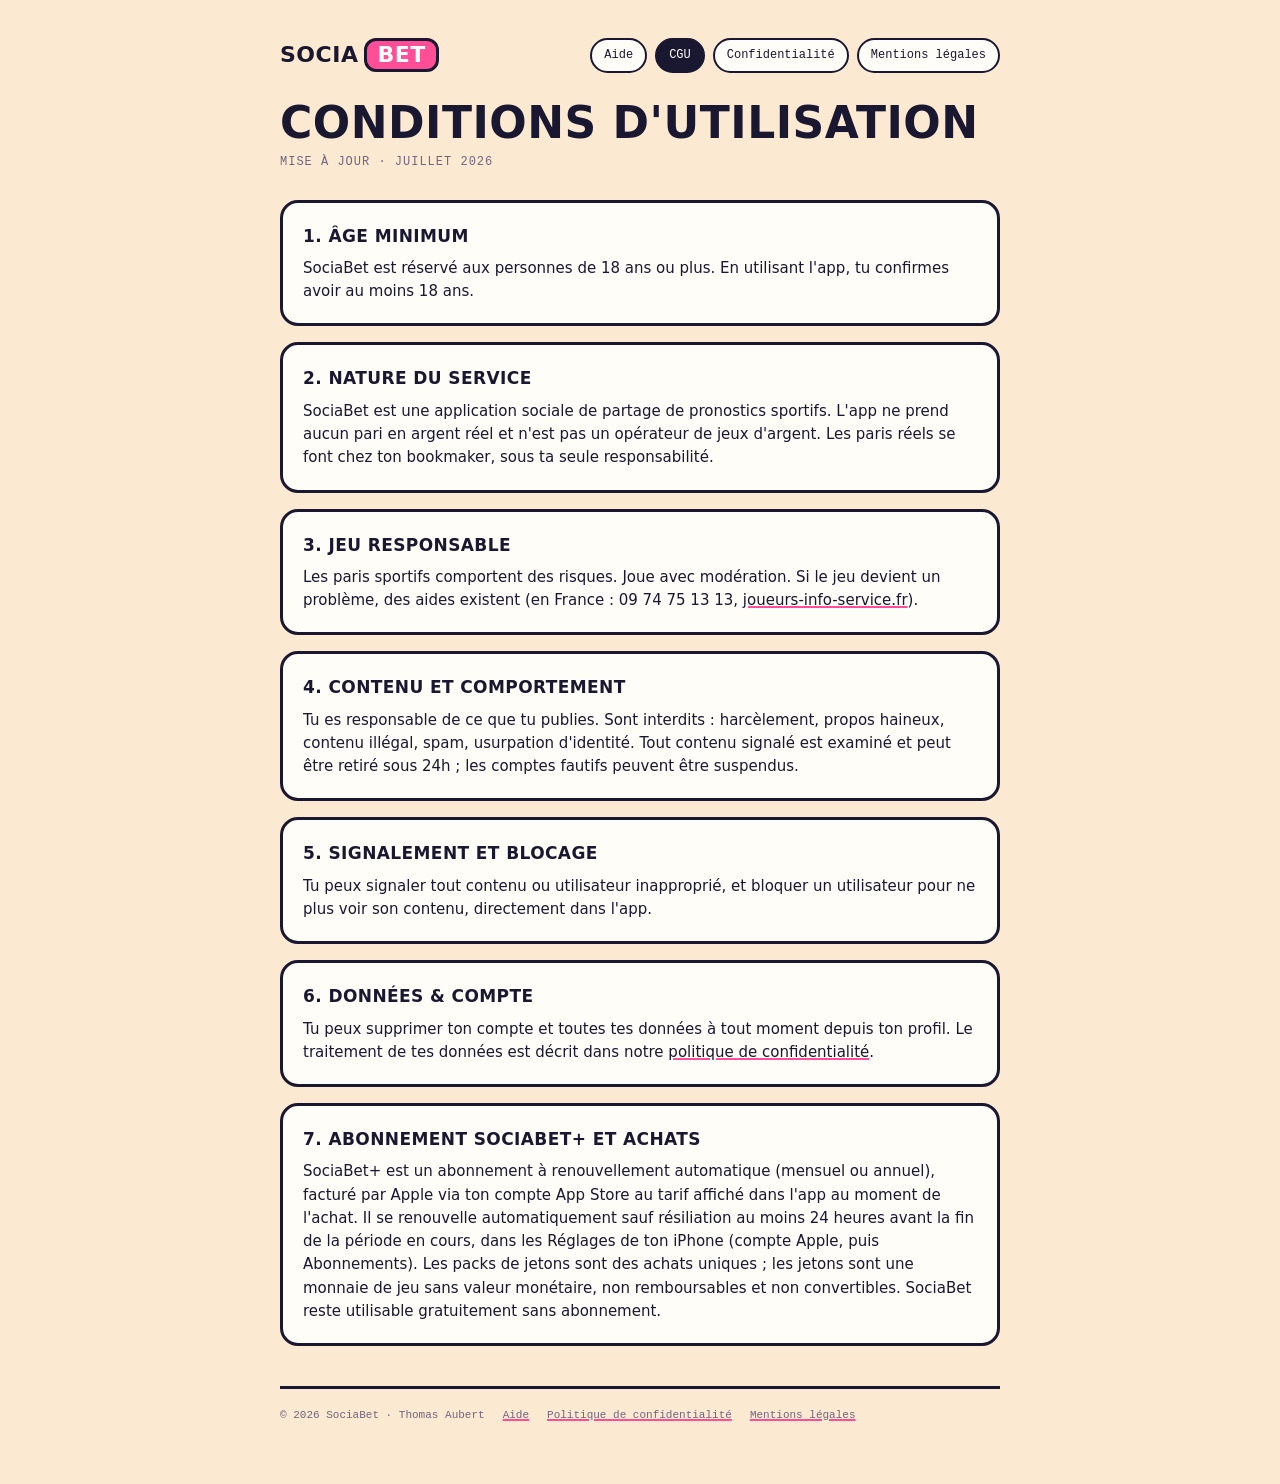
==== cgu.html @ 66a8261f "Refonte du site : page support + FAQ, CGU, confidentialité, mentions légales - index.html devient un" ====
<!DOCTYPE html>
<html lang="fr">
<head>
<meta charset="utf-8">
<meta name="viewport" content="width=device-width, initial-scale=1">
<title>SociaBet · Conditions d'utilisation</title>
<meta name="description" content="Conditions générales d'utilisation de l'application SociaBet.">
<link rel="icon" type="image/png" sizes="32x32" href="favicon-32.png">
<link rel="icon" type="image/png" sizes="16x16" href="favicon-16.png">
<link rel="apple-touch-icon" href="apple-touch-icon.png">
<link rel="stylesheet" href="styles.css">
</head>
<body>
<div class="wrap">

<header>
  <a class="wordmark" href="index.html">SOCIA<span class="b">BET</span></a>
  <nav>
    <a href="index.html">Aide</a>
    <a href="cgu.html" class="active">CGU</a>
    <a href="confidentialite.html">Confidentialité</a>
    <a href="mentions-legales.html">Mentions légales</a>
  </nav>
</header>

<h1>Conditions d'utilisation</h1>
<p class="subtitle">Mise à jour · juillet 2026</p>

<div class="card">
  <h2>1. Âge minimum</h2>
  <p>SociaBet est réservé aux personnes de 18 ans ou plus. En utilisant l'app, tu confirmes avoir au moins 18 ans.</p>
</div>

<div class="card">
  <h2>2. Nature du service</h2>
  <p>SociaBet est une application sociale de partage de pronostics sportifs. L'app ne prend aucun pari en argent réel et n'est pas un opérateur de jeux d'argent. Les paris réels se font chez ton bookmaker, sous ta seule responsabilité.</p>
</div>

<div class="card">
  <h2>3. Jeu responsable</h2>
  <p>Les paris sportifs comportent des risques. Joue avec modération. Si le jeu devient un problème, des aides existent (en France : 09&nbsp;74&nbsp;75&nbsp;13&nbsp;13, <a href="https://www.joueurs-info-service.fr" rel="noopener">joueurs-info-service.fr</a>).</p>
</div>

<div class="card">
  <h2>4. Contenu et comportement</h2>
  <p>Tu es responsable de ce que tu publies. Sont interdits : harcèlement, propos haineux, contenu illégal, spam, usurpation d'identité. Tout contenu signalé est examiné et peut être retiré sous 24h ; les comptes fautifs peuvent être suspendus.</p>
</div>

<div class="card">
  <h2>5. Signalement et blocage</h2>
  <p>Tu peux signaler tout contenu ou utilisateur inapproprié, et bloquer un utilisateur pour ne plus voir son contenu, directement dans l'app.</p>
</div>

<div class="card">
  <h2>6. Données &amp; compte</h2>
  <p>Tu peux supprimer ton compte et toutes tes données à tout moment depuis ton profil. Le traitement de tes données est décrit dans notre <a href="confidentialite.html">politique de confidentialité</a>.</p>
</div>

<div class="card">
  <h2>7. Abonnement SociaBet+ et achats</h2>
  <p>SociaBet+ est un abonnement à renouvellement automatique (mensuel ou annuel), facturé par Apple via ton compte App Store au tarif affiché dans l'app au moment de l'achat. Il se renouvelle automatiquement sauf résiliation au moins 24&nbsp;heures avant la fin de la période en cours, dans les Réglages de ton iPhone (compte Apple, puis Abonnements). Les packs de jetons sont des achats uniques ; les jetons sont une monnaie de jeu sans valeur monétaire, non remboursables et non convertibles. SociaBet reste utilisable gratuitement sans abonnement.</p>
</div>

<footer>
  <span>© 2026 SociaBet · Thomas Aubert</span>
  <a href="index.html">Aide</a>
  <a href="confidentialite.html">Politique de confidentialité</a>
  <a href="mentions-legales.html">Mentions légales</a>
</footer>

</div>
</body>
</html>
---- styles.css ----
/* SOCIABET, site support & légal (sociabet.com). Palette et style repris de l'app (DA BUBBLE) :
   encre navy, papier crème, cartes blanches à gros bord, rose / teal en accents. */
:root {
  --ink: #1A1730;
  --ink-soft: #6E667E;
  --paper: #FBE9D2;
  --card: #FFFDF8;
  --pink: #FF4D97;
  --teal: #1FB6A6;
  --orange: #FF4116;
  --gold: #D99A06;
}

* { margin: 0; padding: 0; box-sizing: border-box; }

body {
  background: var(--paper);
  color: var(--ink);
  font-family: -apple-system, BlinkMacSystemFont, "Segoe UI", system-ui, sans-serif;
  line-height: 1.55;
  -webkit-font-smoothing: antialiased;
}

.wrap { max-width: 760px; margin: 0 auto; padding: 20px 20px 60px; }

/* ---- header / nav ---- */
header {
  display: flex; align-items: center; justify-content: space-between;
  flex-wrap: wrap; gap: 10px;
  padding: 18px 0 26px;
}
.wordmark {
  display: inline-flex; align-items: center; gap: 6px;
  font-weight: 900; font-size: 22px; letter-spacing: 0.5px;
  text-decoration: none; color: var(--ink); line-height: 1;
}
.wordmark .b {
  background: var(--pink); color: #fff;
  border: 3px solid var(--ink); border-radius: 12px;
  padding: 3px 10px;
}
nav { display: flex; flex-wrap: wrap; gap: 8px; }
nav a {
  font-family: ui-monospace, "SF Mono", SFMono-Regular, Menlo, monospace;
  font-size: 12px; text-decoration: none; color: var(--ink);
  padding: 6px 12px; border: 2px solid var(--ink); border-radius: 999px;
  background: var(--card);
}
nav a.active, nav a:hover { background: var(--ink); color: var(--card); }

/* ---- typo ---- */
h1 {
  font-weight: 900; font-size: clamp(30px, 6vw, 44px);
  text-transform: uppercase; letter-spacing: 0.5px; line-height: 1.1;
  margin-bottom: 6px; text-wrap: balance;
}
.subtitle {
  font-family: ui-monospace, "SF Mono", SFMono-Regular, Menlo, monospace;
  font-size: 12px; text-transform: uppercase; letter-spacing: 1px;
  color: var(--ink-soft); margin-bottom: 28px;
}
h2 {
  font-weight: 900; font-size: 17px; text-transform: uppercase;
  letter-spacing: 0.4px; margin-bottom: 8px;
}
p, li { font-size: 15px; color: var(--ink); }
.soft { color: var(--ink-soft); }
a { color: var(--ink); text-decoration-color: var(--pink); text-decoration-thickness: 2px; }

/* ---- cartes ---- */
.card {
  background: var(--card);
  border: 3px solid var(--ink);
  border-radius: 18px;
  padding: 20px;
  margin-bottom: 16px;
}
.card.accent { border-color: var(--pink); }
.card.teal { border-color: var(--teal); }

.badge {
  display: inline-block;
  font-family: ui-monospace, "SF Mono", SFMono-Regular, Menlo, monospace;
  font-size: 11px; text-transform: uppercase; letter-spacing: 1px;
  color: #fff; background: var(--pink);
  border: 2px solid var(--ink); border-radius: 999px;
  padding: 4px 12px; margin-bottom: 14px;
}
.badge.teal { background: var(--teal); }
.badge.gold { background: var(--gold); }

.cta {
  display: inline-block; font-weight: 800; font-size: 15px;
  color: #fff; background: var(--ink); text-decoration: none;
  padding: 13px 22px; border-radius: 14px; border: 3px solid var(--ink);
  margin-top: 6px;
}
.cta:hover { background: var(--pink); }

ul { padding-left: 22px; margin-top: 6px; }
li { margin-bottom: 6px; }

.faq-q { font-weight: 800; font-size: 15px; margin-bottom: 3px; }
.faq + .faq { margin-top: 16px; }

/* ---- footer ---- */
footer {
  margin-top: 40px; padding-top: 18px;
  border-top: 3px solid var(--ink);
  font-family: ui-monospace, "SF Mono", SFMono-Regular, Menlo, monospace;
  font-size: 11px; color: var(--ink-soft);
  display: flex; flex-wrap: wrap; gap: 6px 18px;
}
footer a { color: var(--ink-soft); }
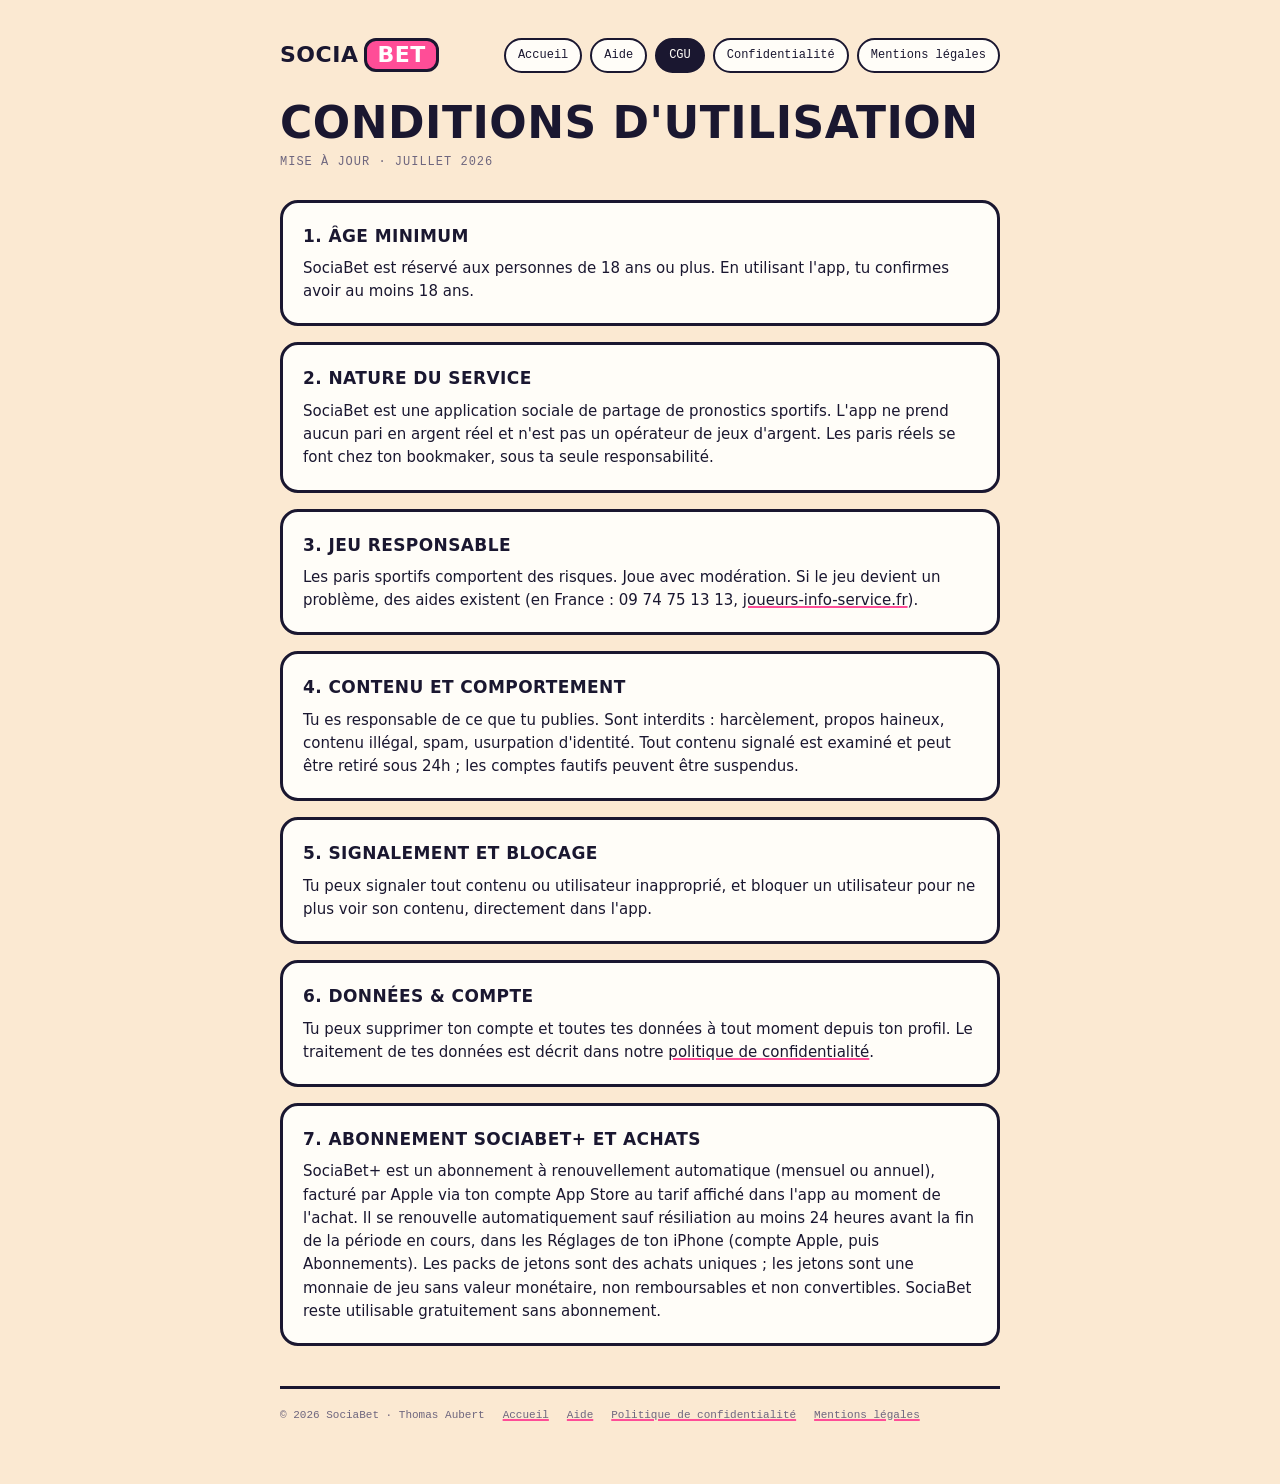
==== commit 9ec4a167: "Landing page : hero + faux feed, features, CTA App Store, aide déplacée sur /aide.html L'app 1.9.1 e" ====
--- a/cgu.html
+++ b/cgu.html
@@ -16,7 +16,8 @@
 <header>
   <a class="wordmark" href="index.html">SOCIA<span class="b">BET</span></a>
   <nav>
-    <a href="index.html">Aide</a>
+    <a href="index.html">Accueil</a>
+    <a href="aide.html">Aide</a>
     <a href="cgu.html" class="active">CGU</a>
     <a href="confidentialite.html">Confidentialité</a>
     <a href="mentions-legales.html">Mentions légales</a>
@@ -63,7 +64,8 @@
 
 <footer>
   <span>© 2026 SociaBet · Thomas Aubert</span>
-  <a href="index.html">Aide</a>
+  <a href="index.html">Accueil</a>
+    <a href="aide.html">Aide</a>
   <a href="confidentialite.html">Politique de confidentialité</a>
   <a href="mentions-legales.html">Mentions légales</a>
 </footer>
--- a/styles.css
+++ b/styles.css
@@ -112,3 +112,119 @@
   display: flex; flex-wrap: wrap; gap: 6px 18px;
 }
 footer a { color: var(--ink-soft); }
+
+/* ================= LANDING (index.html) ================= */
+.nav-cta { background: var(--pink) !important; color: #fff !important; border-color: var(--ink) !important; font-weight: 700; }
+
+/* ---- hero ---- */
+.hero {
+  display: flex; align-items: center; gap: 34px;
+  padding: 26px 0 44px; flex-wrap: wrap;
+}
+.hero-text { flex: 1 1 320px; }
+.hero h1 {
+  font-size: clamp(40px, 8vw, 62px); line-height: 1.02;
+  margin: 14px 0 14px; text-transform: none; letter-spacing: -0.5px;
+}
+.hero h1 .hl {
+  color: var(--pink);
+  text-decoration: underline; text-decoration-thickness: 6px;
+  text-decoration-color: var(--ink); text-underline-offset: 6px;
+}
+.hero-sub { font-size: 17px; color: var(--ink); max-width: 46ch; margin-bottom: 22px; }
+.hero-note {
+  font-family: ui-monospace, "SF Mono", SFMono-Regular, Menlo, monospace;
+  font-size: 11px; color: var(--ink-soft); margin-top: 10px;
+}
+
+/* bouton App Store */
+.appstore {
+  display: inline-flex; align-items: center; gap: 12px;
+  background: var(--ink); color: #fff; text-decoration: none;
+  padding: 12px 22px; border-radius: 16px; border: 3px solid var(--ink);
+  box-shadow: 4px 4px 0 rgba(26, 23, 48, 0.28);
+  transition: transform 0.08s ease;
+}
+.appstore:hover { transform: translate(-1px, -1px); }
+.appstore .apple-logo { font-size: 28px; line-height: 1; }
+.appstore-txt { display: flex; flex-direction: column; line-height: 1.15; font-weight: 800; font-size: 19px; }
+.appstore-txt small { font-weight: 500; font-size: 11px; opacity: 0.85; }
+.appstore.inv { background: #fff; color: var(--ink); }
+.appstore.inv .appstore-txt small { opacity: 0.7; }
+
+/* ---- faux iPhone ---- */
+.phone {
+  flex: 0 0 300px; margin: 0 auto;
+  background: var(--card); border: 4px solid var(--ink); border-radius: 38px;
+  padding: 16px 14px 20px; position: relative;
+  box-shadow: 8px 8px 0 rgba(26, 23, 48, 0.18);
+  transform: rotate(2deg);
+}
+.phone-notch { width: 90px; height: 9px; background: var(--ink); border-radius: 999px; margin: 0 auto 12px; }
+.phone-title { font-weight: 900; font-size: 20px; letter-spacing: 0.5px; margin: 0 2px 10px; }
+.pcard {
+  background: #fff; border: 3px solid var(--ink); border-radius: 16px;
+  padding: 12px; margin-bottom: 12px;
+}
+.pcard-top { display: flex; justify-content: space-between; align-items: center; margin-bottom: 7px; }
+.pstatus {
+  font-family: ui-monospace, "SF Mono", SFMono-Regular, Menlo, monospace;
+  font-size: 10px; font-weight: 700; color: #fff;
+  padding: 3px 10px; border-radius: 999px; border: 2px solid var(--ink);
+}
+.pstatus.win { background: var(--teal); }
+.pstatus.loss { background: #E5484D; }
+.podds {
+  font-weight: 900; font-size: 13px; color: #fff; background: var(--pink);
+  padding: 3px 10px; border-radius: 999px; border: 2px solid var(--ink);
+}
+.pcard-line { font-size: 12.5px; margin-bottom: 8px; }
+.pcard-bottom {
+  display: flex; justify-content: space-between;
+  font-family: ui-monospace, "SF Mono", SFMono-Regular, Menlo, monospace; font-size: 11px;
+}
+.pmise { color: var(--ink-soft); }
+.pgain { color: var(--teal); font-weight: 700; }
+.pfootix { color: #E5484D; font-weight: 700; }
+.preacts { display: flex; gap: 6px; margin-top: 9px; font-size: 15px; }
+.preacts .pn {
+  font-family: ui-monospace, "SF Mono", SFMono-Regular, Menlo, monospace;
+  font-size: 10px; color: var(--ink-soft); align-self: center;
+}
+.pcelebrate {
+  text-align: center; font-weight: 900; font-size: 17px; color: #fff;
+  background: var(--gold); border: 3px solid var(--ink); border-radius: 14px;
+  padding: 9px; transform: rotate(-1.5deg);
+}
+
+/* ---- features ---- */
+.section-title {
+  font-weight: 900; font-size: clamp(24px, 5vw, 34px);
+  margin: 8px 0 22px; text-wrap: balance;
+}
+.features { padding-bottom: 26px; }
+.fgrid { display: grid; grid-template-columns: repeat(auto-fit, minmax(250px, 1fr)); gap: 14px; }
+.fcard {
+  background: var(--card); border: 3px solid var(--ink); border-radius: 18px;
+  padding: 18px;
+}
+.fcard .fchip {
+  width: 44px; height: 44px; border-radius: 999px; border: 2.5px solid var(--ink);
+  display: flex; align-items: center; justify-content: center;
+  font-size: 20px; margin-bottom: 12px;
+}
+.fcard h3 { font-weight: 900; font-size: 14px; letter-spacing: 0.4px; margin-bottom: 6px; }
+.fcard p { font-size: 13.5px; color: var(--ink-soft); }
+
+/* ---- bande CTA ---- */
+.ctaband {
+  background: var(--ink); border: 3px solid var(--ink); border-radius: 22px;
+  color: #fff; text-align: center; padding: 34px 22px; margin: 10px 0 26px;
+}
+.ctaband h2 { font-weight: 900; font-size: clamp(24px, 5vw, 32px); margin-bottom: 8px; color: #fff; }
+.ctaband p { color: rgba(255, 255, 255, 0.75); margin-bottom: 20px; }
+
+@media (max-width: 720px) {
+  .hero { padding-top: 8px; }
+  .phone { transform: rotate(0deg); flex-basis: 280px; }
+}
